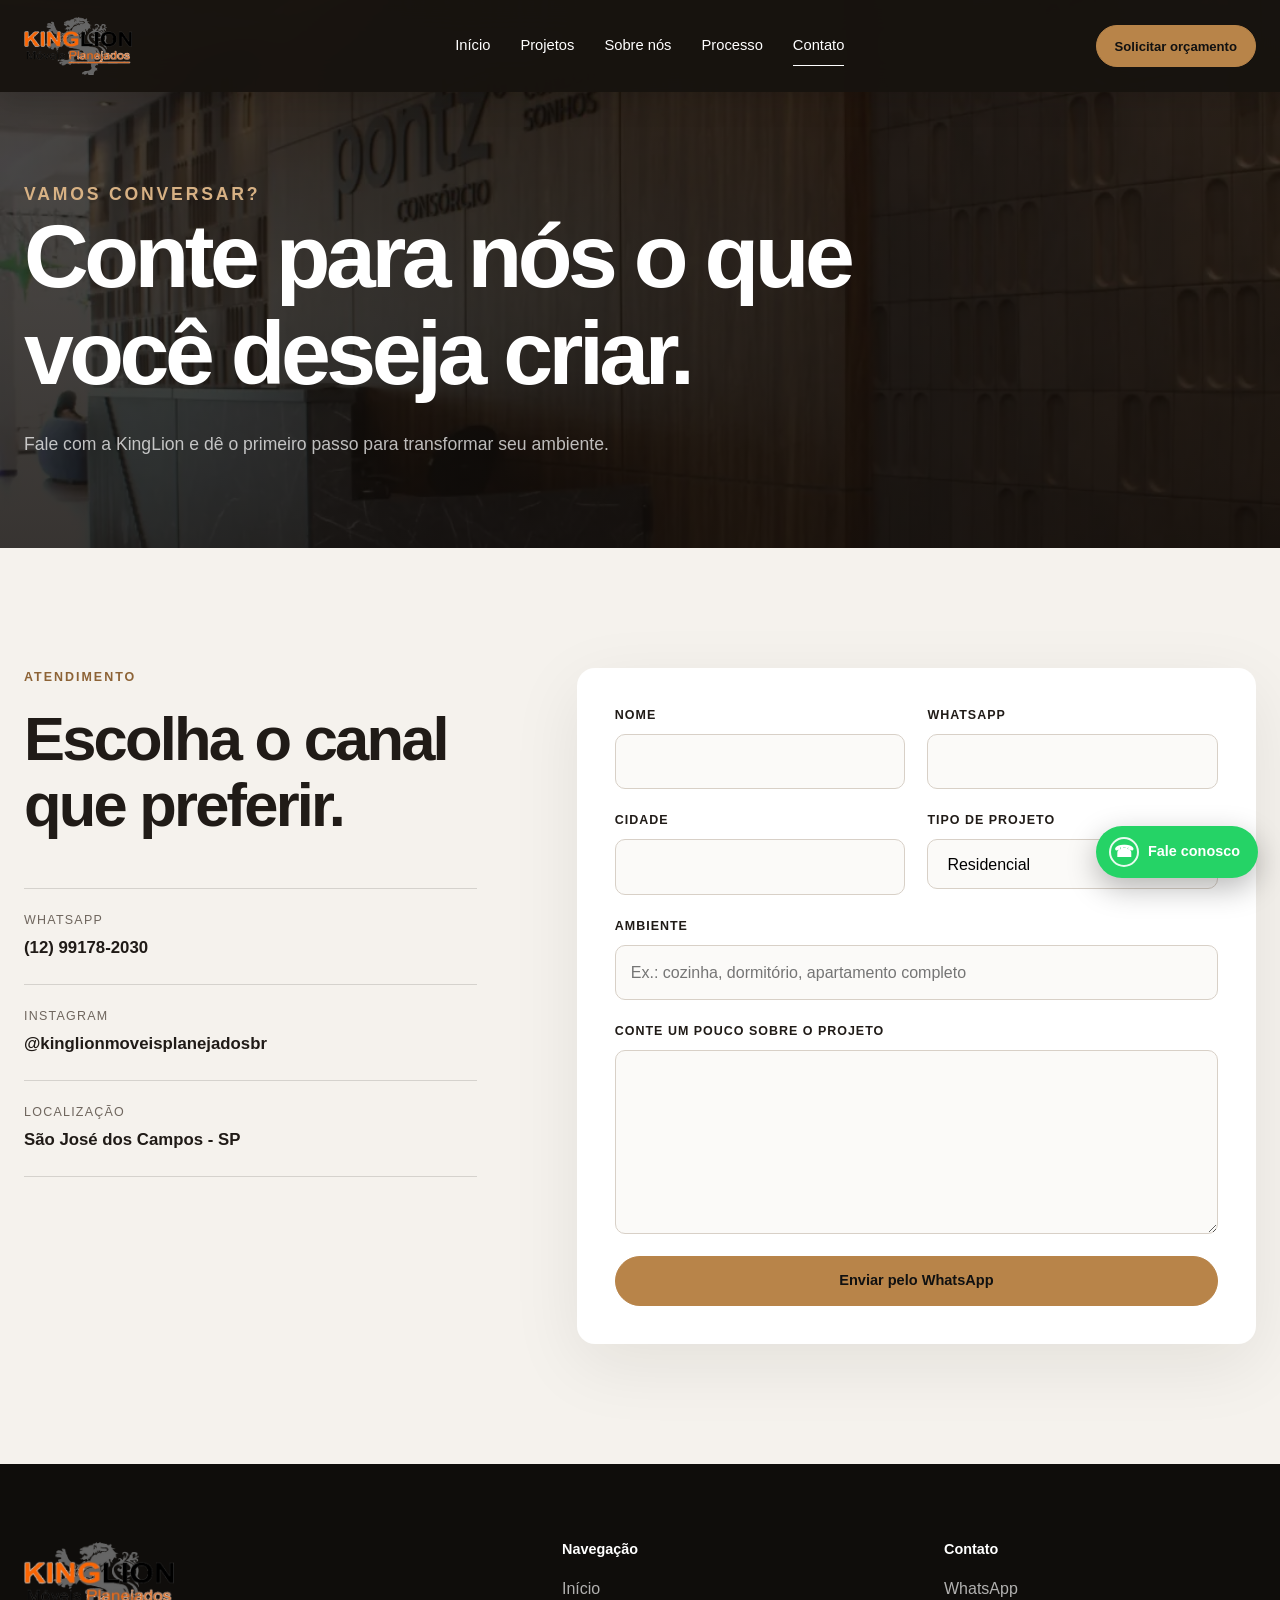
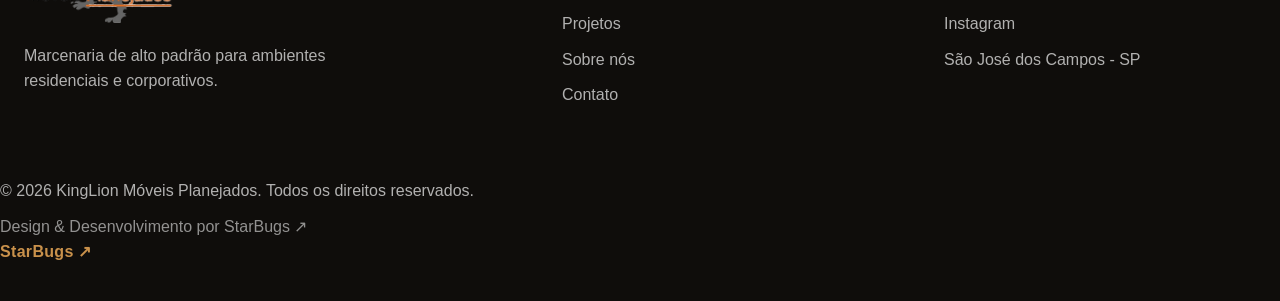
==== contato.html @ aaa8b4be "Add files via upload" ====
<!DOCTYPE html>
<html lang="pt-BR">
<head>
  <meta charset="UTF-8">
  <meta name="viewport" content="width=device-width, initial-scale=1.0">
  <title>Contato | KingLion Móveis Planejados</title>
  <meta name="description" content="Solicite seu projeto de móveis planejados com a KingLion.">
  <meta name="theme-color" content="#17130f">

  <link rel="stylesheet" href="css/global.css">
  <link rel="stylesheet" href="css/contato.css">
</head>
<body>

  <header class="site-header solid" id="siteHeader">
    <div class="container header-inner">
      <a class="brand" href="index.html">
        <img src="assets/images/logos/logo.png" alt="KingLion Móveis Planejados">
      </a>

      <button class="menu-toggle" id="menuToggle" aria-label="Abrir menu" aria-expanded="false">
        <span></span><span></span>
      </button>

      <nav class="main-nav" id="mainNav">
        <a href="index.html">Início</a>
        <a href="projetos.html">Projetos</a>
        <a href="sobre.html">Sobre nós</a>
        <a href="index.html#processo">Processo</a>
        <a class="active" href="contato.html">Contato</a>
      </nav>

      <a class="btn btn-small header-cta"
         href="https://wa.me/5512981214048"
         target="_blank"
         rel="noopener">
        Solicitar orçamento
      </a>
    </div>
  </header>

  <main>
    <section class="page-hero contact-hero">
      <div class="container reveal">
        <p class="eyebrow light">Vamos conversar?</p>
        <h1>Conte para nós o que você deseja criar.</h1>
        <p>Fale com a KingLion e dê o primeiro passo para transformar seu ambiente.</p>
      </div>
    </section>

    <section class="section contact-section">
      <div class="container contact-grid">
        <div class="contact-info reveal">
          <p class="eyebrow">Atendimento</p>
          <h2 class="section-title">Escolha o canal que preferir.</h2>

          <div class="contact-list">
            <a href="https://wa.me/5512981214048" target="_blank" rel="noopener">
              <span>WhatsApp</span>
              <strong>(12) 99178-2030</strong>
            </a>

            <a href="https://www.instagram.com/kinglionmoveisplanejadosbr/" target="_blank" rel="noopener">
              <span>Instagram</span>
              <strong>@kinglionmoveisplanejadosbr</strong>
            </a>

            <div>
              <span>Localização</span>
              <strong>São José dos Campos - SP</strong>
            </div>
          </div>
        </div>

        <!-- ======================================================
             FORMULÁRIO

             Como o GitHub Pages é estático, este formulário NÃO
             envia sozinho para um servidor.

             Nesta versão, o JavaScript transforma os campos em
             uma mensagem e abre o WhatsApp.

             Você pode alterar os campos abaixo normalmente.
        ======================================================= -->
        <form class="contact-form reveal" id="whatsappForm">
          <div class="field">
            <label for="nome">Nome</label>
            <input id="nome" name="nome" type="text" required>
          </div>

          <div class="field">
            <label for="telefone">WhatsApp</label>
            <input id="telefone" name="telefone" type="tel" required>
          </div>

          <div class="field">
            <label for="cidade">Cidade</label>
            <input id="cidade" name="cidade" type="text">
          </div>

          <div class="field">
            <label for="tipo">Tipo de projeto</label>
            <select id="tipo" name="tipo">
              <option value="Residencial">Residencial</option>
              <option value="Corporativo">Corporativo</option>
              <option value="Apartamento completo">Apartamento completo</option>
              <option value="Outro">Outro</option>
            </select>
          </div>

          <div class="field field-full">
            <label for="ambiente">Ambiente</label>
            <input id="ambiente" name="ambiente" type="text" placeholder="Ex.: cozinha, dormitório, apartamento completo">
          </div>

          <div class="field field-full">
            <label for="mensagem">Conte um pouco sobre o projeto</label>
            <textarea id="mensagem" name="mensagem" rows="6"></textarea>
          </div>

          <button class="btn field-full" type="submit">Enviar pelo WhatsApp</button>
        </form>
      </div>
    </section>
  </main>

  <footer class="site-footer">
    <div class="container footer-grid">
      <div class="footer-brand">
        <img src="assets/images/logos/logo.png" alt="KingLion Móveis Planejados">
        <p>Marcenaria de alto padrão para ambientes residenciais e corporativos.</p>
      </div>
      <div>
        <h3>Navegação</h3>
        <a href="index.html">Início</a>
        <a href="projetos.html">Projetos</a>
        <a href="sobre.html">Sobre nós</a>
        <a href="contato.html">Contato</a>
      </div>
      <div>
        <h3>Contato</h3>
        <a href="https://wa.me/5512981214048" target="_blank" rel="noopener">WhatsApp</a>
        <a href="https://www.instagram.com/kinglionmoveisplanejadosbr/" target="_blank" rel="noopener">Instagram</a>
        <span>São José dos Campos - SP</span>
      </div>
    </div>
    <div class="footer-credits">
    <span>© 2026 KingLion Móveis Planejados. Todos os direitos reservados.</span>

    <span class="developer-credit">
        Design & Desenvolvimento por StarBugs ↗
        <a
            href="https://sohgottes.github.io/new_portifolio/"
            target="_blank"
            rel="noopener noreferrer"
            aria-label="Conheça o portfólio da StarBugs"
        >
            StarBugs ↗
        </a>
    </span>
</div>
  </footer>

  <script src="js/main.js"></script>

  
  <!-- WHATSAPP FLUTUANTE — número centralizado em js/main.js -->
  <a class="whatsapp-float"
     href="https://wa.me/5512981214048?text=Ol%C3%A1%21%20Vim%20pelo%20site%20da%20KingLion%20e%20gostaria%20de%20mais%20informa%C3%A7%C3%B5es."
     target="_blank" rel="noopener" aria-label="Falar com a KingLion pelo WhatsApp">
    <span class="whatsapp-icon" aria-hidden="true">☎</span>
    <span class="whatsapp-label">Fale conosco</span>
  </a>
<script>
    /*
      ===========================================================
      FORMULÁRIO -> WHATSAPP

      ALTERE apenas WHATSAPP_NUMBER caso o número mude.
      Formato:
      código do país + DDD + número
      SEM espaços, traços ou parênteses.
    ===========================================================
    */
    const WHATSAPP_NUMBER = "5512981214048";

    document.getElementById("whatsappForm").addEventListener("submit", function(event) {
      event.preventDefault();

      const nome = document.getElementById("nome").value.trim();
      const telefone = document.getElementById("telefone").value.trim();
      const cidade = document.getElementById("cidade").value.trim();
      const tipo = document.getElementById("tipo").value;
      const ambiente = document.getElementById("ambiente").value.trim();
      const mensagem = document.getElementById("mensagem").value.trim();

      const texto =
`Olá, KingLion! Gostaria de falar sobre um projeto.

Nome: ${nome}
WhatsApp: ${telefone}
Cidade: ${cidade || "Não informado"}
Tipo: ${tipo}
Ambiente: ${ambiente || "Não informado"}

Mensagem:
${mensagem || "Gostaria de receber mais informações."}`;

      const url = `https://wa.me/${WHATSAPP_NUMBER}?text=${encodeURIComponent(texto)}`;
      window.open(url, "_blank", "noopener");
    });
  </script>
</body>
</html>
---- css/global.css ----
/* ==========================================================
   KINGLION - CSS GLOBAL
   ----------------------------------------------------------
   Este arquivo controla:
   - cores
   - fontes
   - largura do conteúdo
   - menu
   - botões
   - títulos
   - rodapé
   - animações básicas
   - comportamento no celular

   Se quiser mudar a identidade visual do site inteiro,
   comece pelas variáveis em :root.
========================================================== */

:root {
  /* ===== CORES PRINCIPAIS ===== */
  --color-bg: #f5f2ed;
  --color-bg-soft: #ece6de;
  --color-dark: #17130f;
  --color-dark-2: #221c17;
  --color-text: #201b17;
  --color-text-soft: #6f665e;
  --color-white: #ffffff;

  /* Cor de destaque / dourado quente */
  --color-accent: #b88449;
  --color-accent-dark: #8d6336;

  /* Linhas e bordas */
  --color-line: rgba(32, 27, 23, 0.15);

  /* ===== LAYOUT ===== */
  --container: 1240px;
  --header-height: 92px;

  /* ===== BORDAS ===== */
  --radius-sm: 10px;
  --radius-md: 18px;
  --radius-lg: 30px;

  /* ===== TRANSIÇÕES ===== */
  --transition: 220ms ease;
}

/* RESET */
*,
*::before,
*::after {
  box-sizing: border-box;
}

html {
  scroll-behavior: smooth;
}

body {
  margin: 0;
  background: var(--color-bg);
  color: var(--color-text);
  font-family: Arial, Helvetica, sans-serif;
  line-height: 1.6;
  -webkit-font-smoothing: antialiased;
}

body.menu-open {
  overflow: hidden;
}

img {
  max-width: 100%;
  display: block;
}

a {
  color: inherit;
}

button,
input,
textarea,
select {
  font: inherit;
}

button {
  cursor: pointer;
}

.container {
  width: min(calc(100% - 48px), var(--container));
  margin-inline: auto;
}

/* ==========================================================
   TIPOGRAFIA
========================================================== */

h1,
h2,
h3,
p {
  margin-top: 0;
}

h1,
h2,
h3 {
  line-height: 1.08;
}

h1 {
  font-size: clamp(3rem, 7vw, 6.5rem);
  letter-spacing: -0.05em;
}

.section-title {
  max-width: 820px;
  margin-bottom: 0;
  font-size: clamp(2.3rem, 4.8vw, 4.8rem);
  letter-spacing: -0.045em;
}

.section-title.light {
  color: var(--color-white);
}

.eyebrow {
  margin-bottom: 18px;
  color: var(--color-accent-dark);
  font-size: 0.78rem;
  font-weight: 700;
  letter-spacing: 0.16em;
  text-transform: uppercase;
}

.eyebrow.light {
  color: #d7b184;
}

/* ==========================================================
   HEADER
========================================================== */

.site-header {
  position: fixed;
  z-index: 1000;
  top: 0;
  left: 0;
  width: 100%;
  color: var(--color-white);
  transition:
    background var(--transition),
    box-shadow var(--transition),
    transform var(--transition);
}

.site-header.scrolled,
.site-header.solid {
  background: rgba(23, 19, 15, 0.96);
  box-shadow: 0 8px 30px rgba(0, 0, 0, 0.12);
  backdrop-filter: blur(16px);
}

.site-header.hidden {
  transform: translateY(-110%);
}

.header-inner {
  min-height: var(--header-height);
  display: grid;
  grid-template-columns: 180px 1fr auto;
  align-items: center;
  gap: 24px;
}

.brand {
  display: inline-flex;
  align-items: center;
  text-decoration: none;
}

.brand img {
  max-width: 150px;
  max-height: 58px;
  object-fit: contain;
}

.main-nav {
  display: flex;
  justify-content: center;
  align-items: center;
  gap: 30px;
}

.main-nav a {
  position: relative;
  text-decoration: none;
  font-size: 0.92rem;
}

.main-nav a::after {
  content: "";
  position: absolute;
  left: 0;
  bottom: -8px;
  width: 100%;
  height: 1px;
  background: currentColor;
  transform: scaleX(0);
  transform-origin: right;
  transition: transform var(--transition);
}

.main-nav a:hover::after,
.main-nav a.active::after {
  transform: scaleX(1);
  transform-origin: left;
}

.menu-toggle {
  display: none;
  width: 46px;
  height: 46px;
  border: 0;
  background: transparent;
}

.menu-toggle span {
  display: block;
  width: 24px;
  height: 2px;
  margin: 6px auto;
  background: var(--color-white);
  transition: var(--transition);
}

/* ==========================================================
   BOTÕES
========================================================== */

.btn {
  min-height: 50px;
  display: inline-flex;
  align-items: center;
  justify-content: center;
  padding: 0 24px;
  border: 1px solid var(--color-accent);
  border-radius: 999px;
  background: var(--color-accent);
  color: #111;
  text-decoration: none;
  font-size: 0.91rem;
  font-weight: 700;
  transition:
    transform var(--transition),
    background var(--transition),
    border-color var(--transition);
}

.btn:hover {
  transform: translateY(-2px);
  background: #c99a65;
  border-color: #c99a65;
}

.btn-small {
  min-height: 42px;
  padding-inline: 18px;
  font-size: 0.82rem;
}

.btn-outline-light {
  border-color: rgba(255, 255, 255, 0.55);
  background: transparent;
  color: var(--color-white);
}

.btn-outline-light:hover {
  border-color: var(--color-white);
  background: var(--color-white);
  color: #111;
}

.text-link {
  display: inline-block;
  color: var(--color-text);
  text-decoration: none;
  font-weight: 700;
  border-bottom: 1px solid currentColor;
  padding-bottom: 3px;
}

/* ==========================================================
   SEÇÕES
========================================================== */

.section {
  padding: 120px 0;
}

.section-light {
  background: var(--color-bg);
}

.section-soft {
  background: var(--color-bg-soft);
}

.section-dark {
  background: var(--color-dark);
  color: rgba(255, 255, 255, 0.75);
}

.section-heading {
  margin-bottom: 60px;
  display: flex;
  align-items: end;
  justify-content: space-between;
  gap: 40px;
}

.page-hero {
  min-height: 68vh;
  display: flex;
  align-items: end;
  padding: 180px 0 90px;
  background: var(--color-dark);
  color: var(--color-white);
}

.page-hero h1 {
  max-width: 950px;
  margin-bottom: 28px;
}

.page-hero p {
  max-width: 700px;
  margin-bottom: 0;
  color: rgba(255, 255, 255, 0.72);
  font-size: 1.1rem;
}

/* ==========================================================
   FOOTER
========================================================== */

.site-footer {
  padding: 78px 0 26px;
  background: #0f0d0b;
  color: rgba(255, 255, 255, 0.68);
}

.footer-grid {
  display: grid;
  grid-template-columns: 1.5fr 1fr 1fr;
  gap: 70px;
  padding-bottom: 60px;
}

.footer-brand img {
  max-width: 150px;
  margin-bottom: 20px;
}

.footer-brand p {
  max-width: 360px;
}

.site-footer h3 {
  margin-bottom: 18px;
  color: var(--color-white);
  font-size: 0.9rem;
}

.site-footer a,
.site-footer span {
  display: block;
  width: fit-content;
  margin-bottom: 10px;
  text-decoration: none;
}

.site-footer a:hover {
  color: var(--color-white);
}

.footer-bottom {
  padding-top: 24px;
  display: flex;
  justify-content: space-between;
  gap: 20px;
  border-top: 1px solid rgba(255, 255, 255, 0.12);
  font-size: 0.8rem;
}

.footer-bottom p {
  margin: 0;
}

/* ==========================================================
   ANIMAÇÃO DE ENTRADA
========================================================== */

.reveal {
  opacity: 0;
  transform: translateY(24px);
  transition:
    opacity 700ms ease,
    transform 700ms ease;
}

.reveal.visible {
  opacity: 1;
  transform: translateY(0);
}

.mobile-only {
  display: none;
}

/* ==========================================================
   RESPONSIVO
========================================================== */

@media (max-width: 980px) {
  :root {
    --header-height: 78px;
  }

  .container {
    width: min(calc(100% - 32px), var(--container));
  }

  .header-inner {
    grid-template-columns: 1fr auto;
  }

  .header-cta {
    display: none;
  }

  .menu-toggle {
    display: block;
    justify-self: end;
  }

  .main-nav {
    position: fixed;
    inset: var(--header-height) 0 auto 0;
    min-height: calc(100vh - var(--header-height));
    padding: 48px 24px;
    display: flex;
    flex-direction: column;
    align-items: flex-start;
    justify-content: flex-start;
    gap: 26px;
    background: var(--color-dark);
    transform: translateX(100%);
    transition: transform 300ms ease;
  }

  .main-nav.open {
    transform: translateX(0);
  }

  .main-nav a {
    font-size: 1.5rem;
  }

  .section {
    padding: 84px 0;
  }

  .footer-grid {
    grid-template-columns: 1fr 1fr;
  }
}

@media (max-width: 680px) {
  h1 {
    font-size: clamp(2.8rem, 13vw, 4.4rem);
  }

  .section-title {
    font-size: clamp(2.1rem, 10vw, 3.5rem);
  }

  .page-hero {
    min-height: 58vh;
    padding-bottom: 64px;
  }

  .section-heading {
    margin-bottom: 38px;
  }

  .footer-grid {
    grid-template-columns: 1fr;
    gap: 34px;
  }

  .footer-bottom {
    flex-direction: column;
  }

  .desktop-only {
    display: none;
  }

  .mobile-only {
    display: inline-block;
    margin-top: 28px;
  }
}

@media (prefers-reduced-motion: reduce) {
  html {
    scroll-behavior: auto;
  }

  *,
  *::before,
  *::after {
    transition-duration: 0.01ms !important;
    animation-duration: 0.01ms !important;
  }

  .reveal {
    opacity: 1;
    transform: none;
  }
}


/* ==========================================================
   WHATSAPP FLUTUANTE
   Fica visível durante toda a navegação, inclusive no celular.
========================================================== */
.whatsapp-float {
  position: fixed; right: 22px; bottom: 22px; z-index: 9999;
  display: flex; align-items: center; gap: 9px;
  min-height: 52px; padding: 0 18px 0 13px;
  border-radius: 999px; background: #25D366; color: #fff !important;
  text-decoration: none; font-weight: 800; font-size: .9rem;
  box-shadow: 0 10px 30px rgba(0,0,0,.28);
  transition: transform .2s ease, box-shadow .2s ease;
}
.whatsapp-float:hover { transform: translateY(-3px); box-shadow: 0 14px 34px rgba(0,0,0,.34); }
.whatsapp-icon {
  display: grid; place-items: center; width: 30px; height: 30px;
  border: 2px solid rgba(255,255,255,.9); border-radius: 50%;
  font-size: 16px; line-height: 1;
}
@media (max-width: 680px) {
  .whatsapp-float { right: 14px; bottom: 14px; width: 54px; height: 54px; min-height: 54px; padding: 0; justify-content: center; }
  .whatsapp-label { display: none; }
}


/* ==========================================================
   CRÉDITO DE DESENVOLVIMENTO - STARBUGS
   ========================================================== */

.developer-credit {
    color: rgba(255, 255, 255, 0.55);
}

.developer-credit a {
    color: #c9914b;
    text-decoration: none;
    font-weight: 700;
    letter-spacing: 0.02em;
    transition:
        color 0.2s ease,
        opacity 0.2s ease;
}

.developer-credit a:hover {
    color: #ffffff;
}

.developer-credit a:focus-visible {
    outline: 2px solid #c9914b;
    outline-offset: 4px;
    border-radius: 3px;
}
---- css/contato.css ----
/* ==========================================================
   CONTATO
========================================================== */

.contact-hero {
  min-height: 60vh;
  background:
    linear-gradient(rgba(17,13,10,.72), rgba(17,13,10,.84)),
    url("../assets/images/home/cta.webp")
    center center / cover no-repeat;
}

.contact-section {
  background: var(--color-bg);
}

.contact-grid {
  display: grid;
  grid-template-columns: .8fr 1.2fr;
  gap: 100px;
}

.contact-list {
  margin-top: 50px;
  border-top: 1px solid var(--color-line);
}

.contact-list a,
.contact-list > div {
  padding: 22px 0;
  display: flex;
  flex-direction: column;
  border-bottom: 1px solid var(--color-line);
  text-decoration: none;
}

.contact-list span {
  color: var(--color-text-soft);
  font-size: .78rem;
  text-transform: uppercase;
  letter-spacing: .1em;
}

.contact-list strong {
  margin-top: 4px;
  font-size: 1.05rem;
}

/* FORMULÁRIO */
.contact-form {
  display: grid;
  grid-template-columns: 1fr 1fr;
  gap: 22px;
  padding: 38px;
  border-radius: var(--radius-md);
  background: white;
  box-shadow: 0 20px 70px rgba(25,20,15,.08);
}

.field {
  display: flex;
  flex-direction: column;
  gap: 8px;
}

.field-full {
  grid-column: 1 / -1;
}

.field label {
  font-size: .78rem;
  font-weight: 700;
  text-transform: uppercase;
  letter-spacing: .08em;
}

.field input,
.field textarea,
.field select {
  width: 100%;
  border: 1px solid #d8d0c7;
  border-radius: 10px;
  background: #fbfaf8;
  padding: 14px 15px;
  outline: none;
}

.field input,
.field select {
  min-height: 50px;
}

.field input:focus,
.field textarea:focus,
.field select:focus {
  border-color: var(--color-accent);
}

@media (max-width: 850px) {
  .contact-grid {
    grid-template-columns: 1fr;
    gap: 50px;
  }
}

@media (max-width: 600px) {
  .contact-form {
    grid-template-columns: 1fr;
    padding: 24px;
  }

  .field-full {
    grid-column: auto;
  }
}
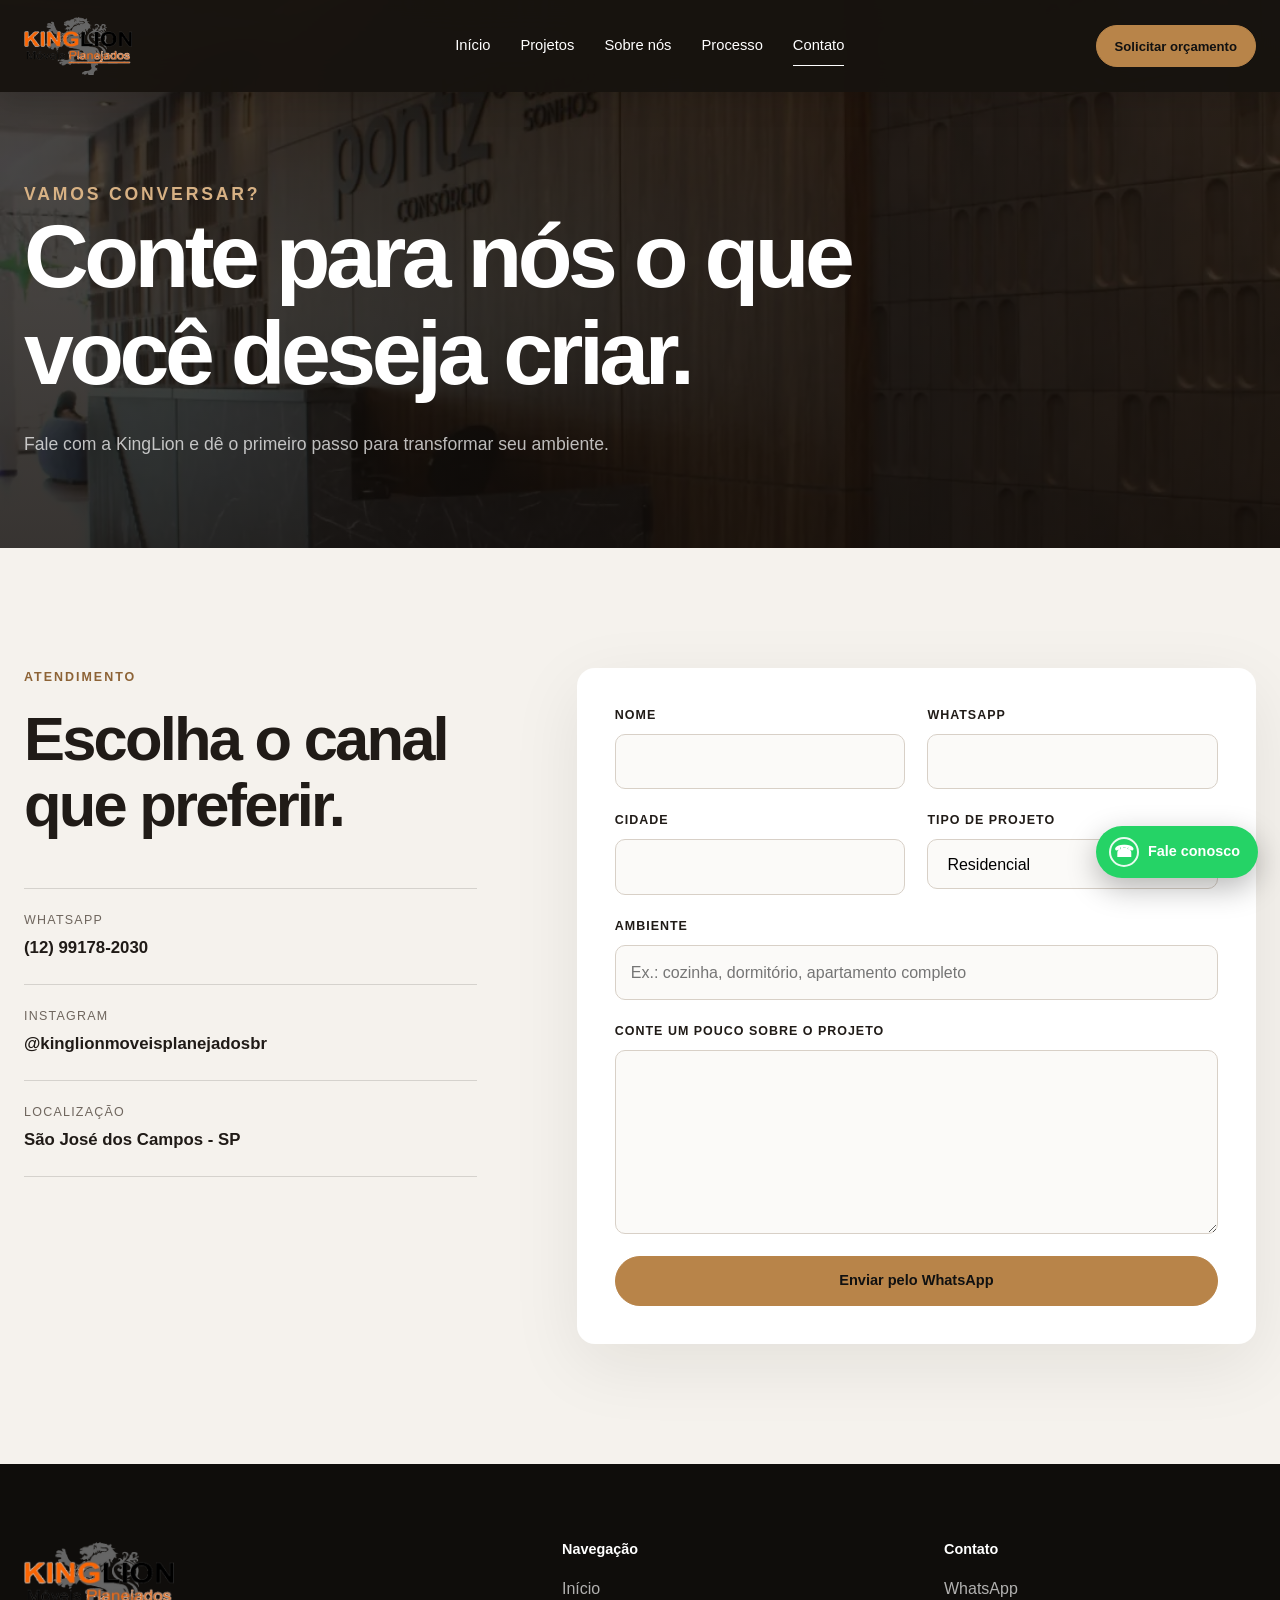
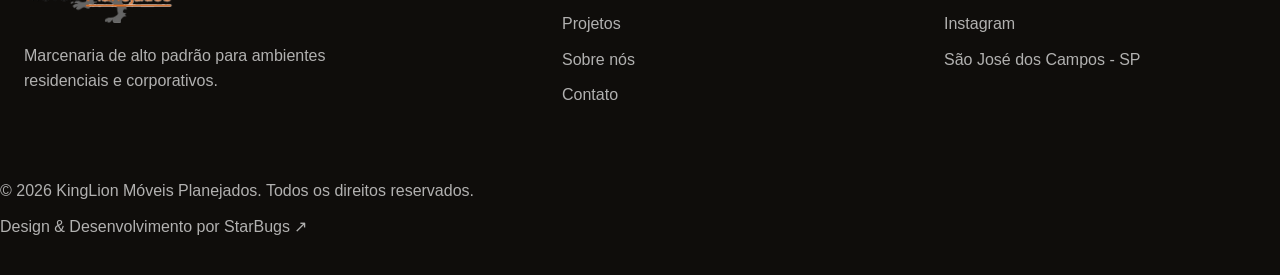
==== commit 4aa5eb4f: "Remove link to StarBugs portfolio" ====
--- a/contato.html
+++ b/contato.html
@@ -155,8 +155,6 @@
             target="_blank"
             rel="noopener noreferrer"
             aria-label="Conheça o portfólio da StarBugs"
-        >
-            StarBugs ↗
         </a>
     </span>
 </div>
--- a/css/global.css
+++ b/css/global.css
@@ -562,29 +562,54 @@
 
 
 /* ==========================================================
-   CRÉDITO DE DESENVOLVIMENTO - STARBUGS
+   RODAPÉ INFERIOR + CRÉDITO STARBUGS
    ========================================================== */
 
-.developer-credit {
+.footer-bottom {
+    width: 100%;
+    max-width: 1200px;
+    margin: 40px auto 0;
+    padding: 24px 20px 30px;
+
+    border-top: 1px solid rgba(255, 255, 255, 0.10);
+
+    display: flex;
+    flex-direction: column;
+    align-items: center;
+    justify-content: center;
+
+    text-align: center;
+    gap: 8px;
+}
+
+.footer-bottom p {
+    margin: 0;
     color: rgba(255, 255, 255, 0.55);
-}
-
-.developer-credit a {
+    font-size: 13px;
+    line-height: 1.6;
+}
+
+/* Crédito do desenvolvedor */
+.footer-bottom .developer-credit {
+    color: rgba(255, 255, 255, 0.45);
+    font-size: 12px;
+}
+
+.footer-bottom .developer-credit a {
     color: #c9914b;
     text-decoration: none;
     font-weight: 700;
-    letter-spacing: 0.02em;
-    transition:
-        color 0.2s ease,
-        opacity 0.2s ease;
-}
-
-.developer-credit a:hover {
+    transition: color 0.2s ease, opacity 0.2s ease;
+}
+
+.footer-bottom .developer-credit a:hover {
     color: #ffffff;
 }
 
-.developer-credit a:focus-visible {
-    outline: 2px solid #c9914b;
-    outline-offset: 4px;
-    border-radius: 3px;
-}+/* Celular */
+@media (max-width: 768px) {
+    .footer-bottom {
+        margin-top: 30px;
+        padding: 20px 16px 90px;
+    }
+}
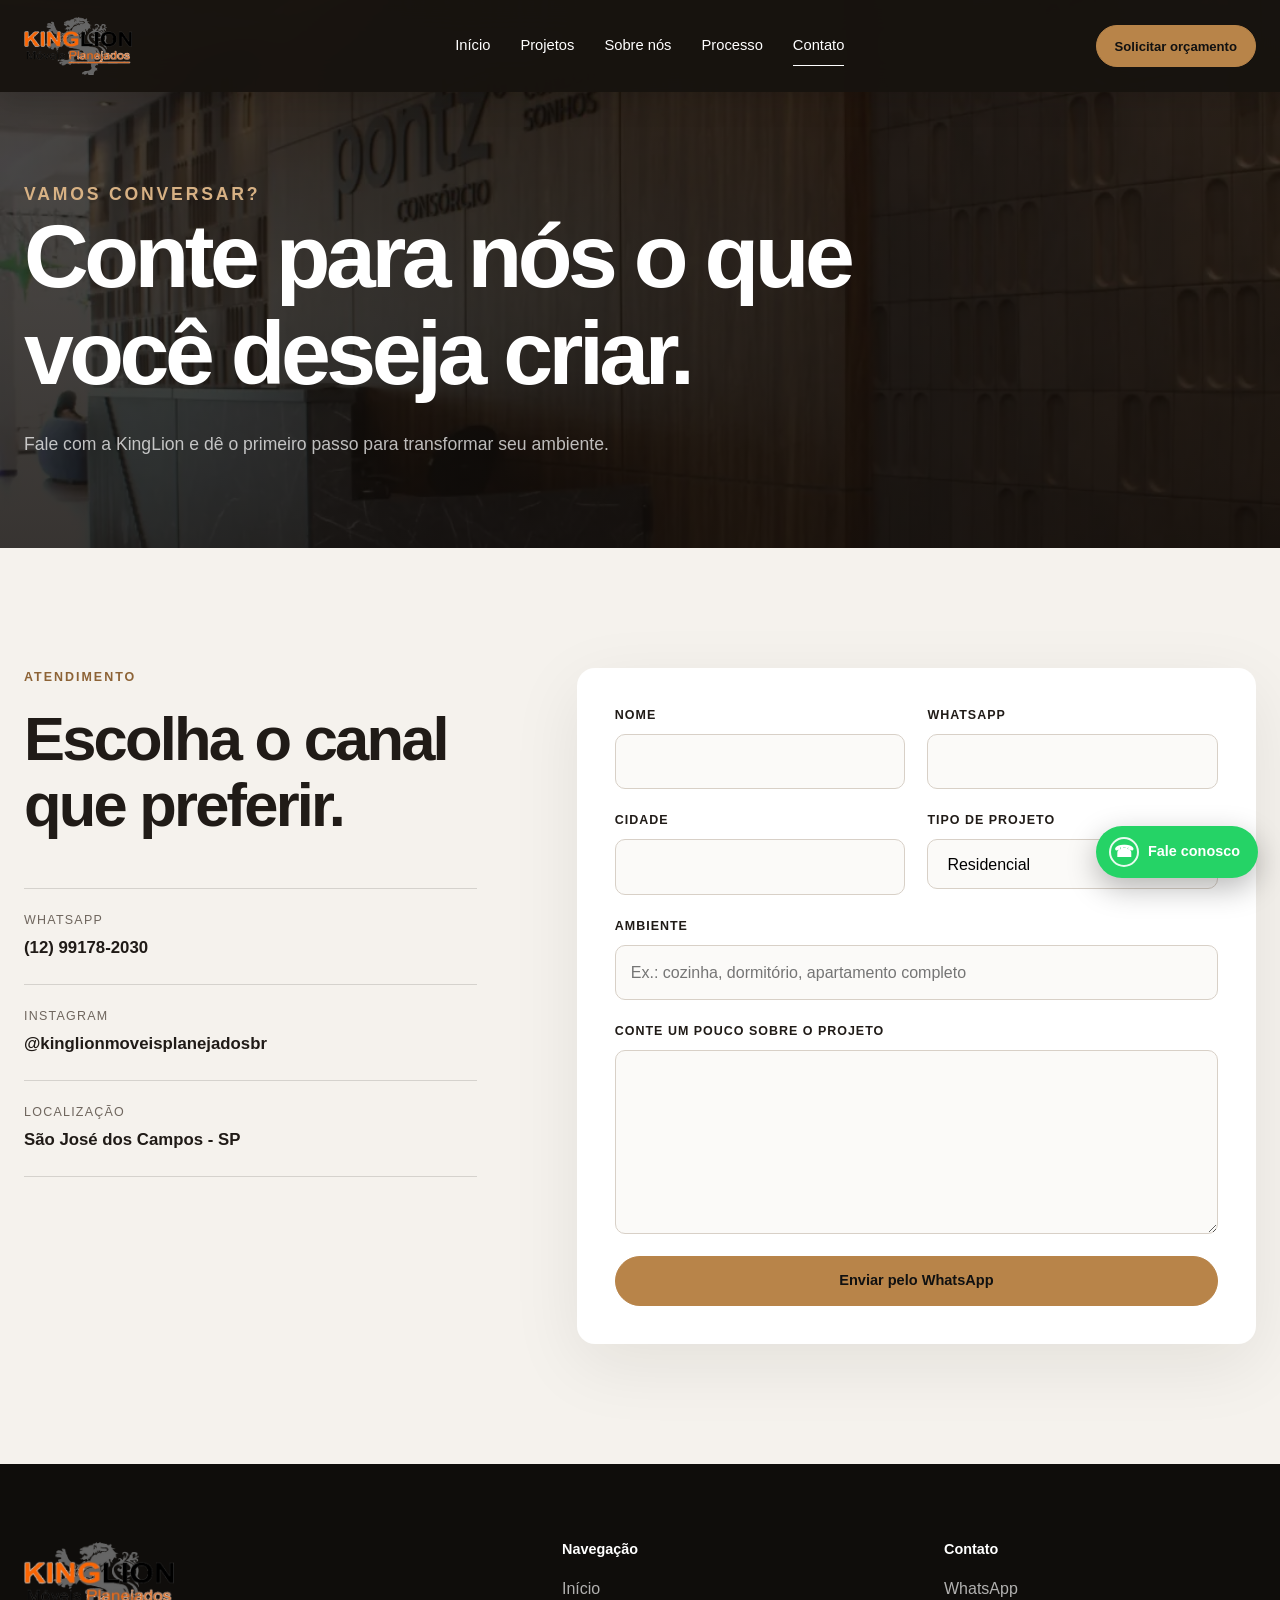
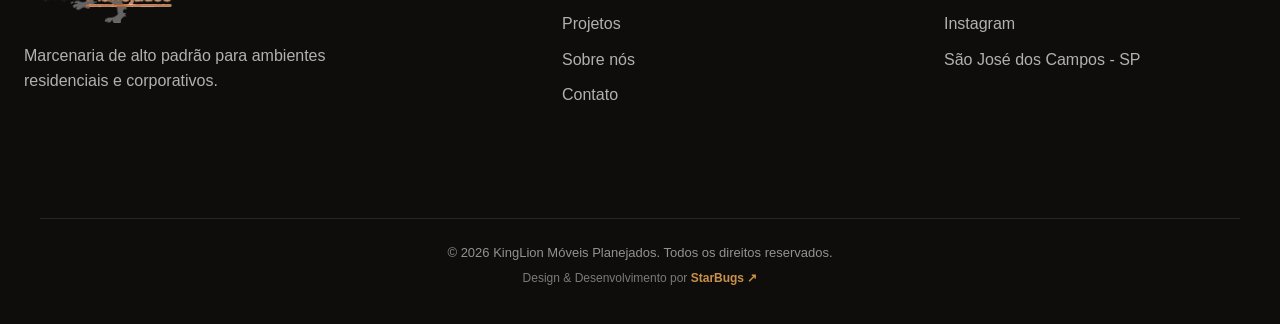
==== commit cba40e71: "Update footer credits and developer information" ====
--- a/contato.html
+++ b/contato.html
@@ -145,18 +145,24 @@
         <span>São José dos Campos - SP</span>
       </div>
     </div>
-    <div class="footer-credits">
-    <span>© 2026 KingLion Móveis Planejados. Todos os direitos reservados.</span>
-
-    <span class="developer-credit">
-        Design & Desenvolvimento por StarBugs ↗
+<div class="footer-bottom">
+
+    <p>
+        © 2026 KingLion Móveis Planejados. Todos os direitos reservados.
+    </p>
+
+    <p class="developer-credit">
+        Design & Desenvolvimento por
         <a
             href="https://sohgottes.github.io/new_portifolio/"
             target="_blank"
             rel="noopener noreferrer"
             aria-label="Conheça o portfólio da StarBugs"
+        >
+            StarBugs ↗
         </a>
-    </span>
+    </p>
+
 </div>
   </footer>
 
--- a/css/global.css
+++ b/css/global.css
@@ -388,19 +388,79 @@
   color: var(--color-white);
 }
 
-.footer-bottom {
-  padding-top: 24px;
+/* ==========================================================
+   PARTE INFERIOR DO RODAPÉ
+   COPYRIGHT + CRÉDITO STARBUGS
+========================================================== */
+
+.site-footer .footer-bottom {
+  width: min(calc(100% - 48px), 1200px);
+  margin: 40px auto 0;
+  padding: 24px 0 10px;
+
+  border-top: 1px solid rgba(255, 255, 255, 0.10);
+
   display: flex;
-  justify-content: space-between;
-  gap: 20px;
-  border-top: 1px solid rgba(255, 255, 255, 0.12);
-  font-size: 0.8rem;
-}
-
-.footer-bottom p {
+  flex-direction: column;
+  align-items: center;
+  justify-content: center;
+
+  text-align: center;
+  gap: 5px;
+}
+
+.site-footer .footer-bottom p {
+  width: 100%;
   margin: 0;
-}
-
+
+  text-align: center;
+  color: rgba(255, 255, 255, 0.55);
+
+  font-size: 13px;
+  line-height: 1.6;
+}
+
+/* IMPORTANTE:
+   desfaz o display:block aplicado globalmente aos spans do footer */
+.site-footer .footer-bottom span {
+  display: inline;
+  width: auto;
+  margin: 0;
+}
+
+/* Crédito StarBugs */
+.site-footer .footer-bottom .developer-credit {
+  text-align: center;
+  color: rgba(255, 255, 255, 0.45);
+  font-size: 12px;
+}
+
+/* IMPORTANTE:
+   desfaz o display:block dos links do footer */
+.site-footer .footer-bottom .developer-credit a {
+  display: inline;
+  width: auto;
+  margin: 0;
+
+  color: #c9914b;
+  text-decoration: none;
+  font-weight: 700;
+
+  transition: color 0.2s ease;
+}
+
+.site-footer .footer-bottom .developer-credit a:hover {
+  color: #ffffff;
+}
+
+/* CELULAR */
+@media (max-width: 768px) {
+  .site-footer .footer-bottom {
+    width: calc(100% - 32px);
+    margin-top: 30px;
+    padding: 20px 0 90px;
+  }
+}
 /* ==========================================================
    ANIMAÇÃO DE ENTRADA
 ========================================================== */
@@ -561,55 +621,3 @@
 }
 
 
-/* ==========================================================
-   RODAPÉ INFERIOR + CRÉDITO STARBUGS
-   ========================================================== */
-
-.footer-bottom {
-    width: 100%;
-    max-width: 1200px;
-    margin: 40px auto 0;
-    padding: 24px 20px 30px;
-
-    border-top: 1px solid rgba(255, 255, 255, 0.10);
-
-    display: flex;
-    flex-direction: column;
-    align-items: center;
-    justify-content: center;
-
-    text-align: center;
-    gap: 8px;
-}
-
-.footer-bottom p {
-    margin: 0;
-    color: rgba(255, 255, 255, 0.55);
-    font-size: 13px;
-    line-height: 1.6;
-}
-
-/* Crédito do desenvolvedor */
-.footer-bottom .developer-credit {
-    color: rgba(255, 255, 255, 0.45);
-    font-size: 12px;
-}
-
-.footer-bottom .developer-credit a {
-    color: #c9914b;
-    text-decoration: none;
-    font-weight: 700;
-    transition: color 0.2s ease, opacity 0.2s ease;
-}
-
-.footer-bottom .developer-credit a:hover {
-    color: #ffffff;
-}
-
-/* Celular */
-@media (max-width: 768px) {
-    .footer-bottom {
-        margin-top: 30px;
-        padding: 20px 16px 90px;
-    }
-}
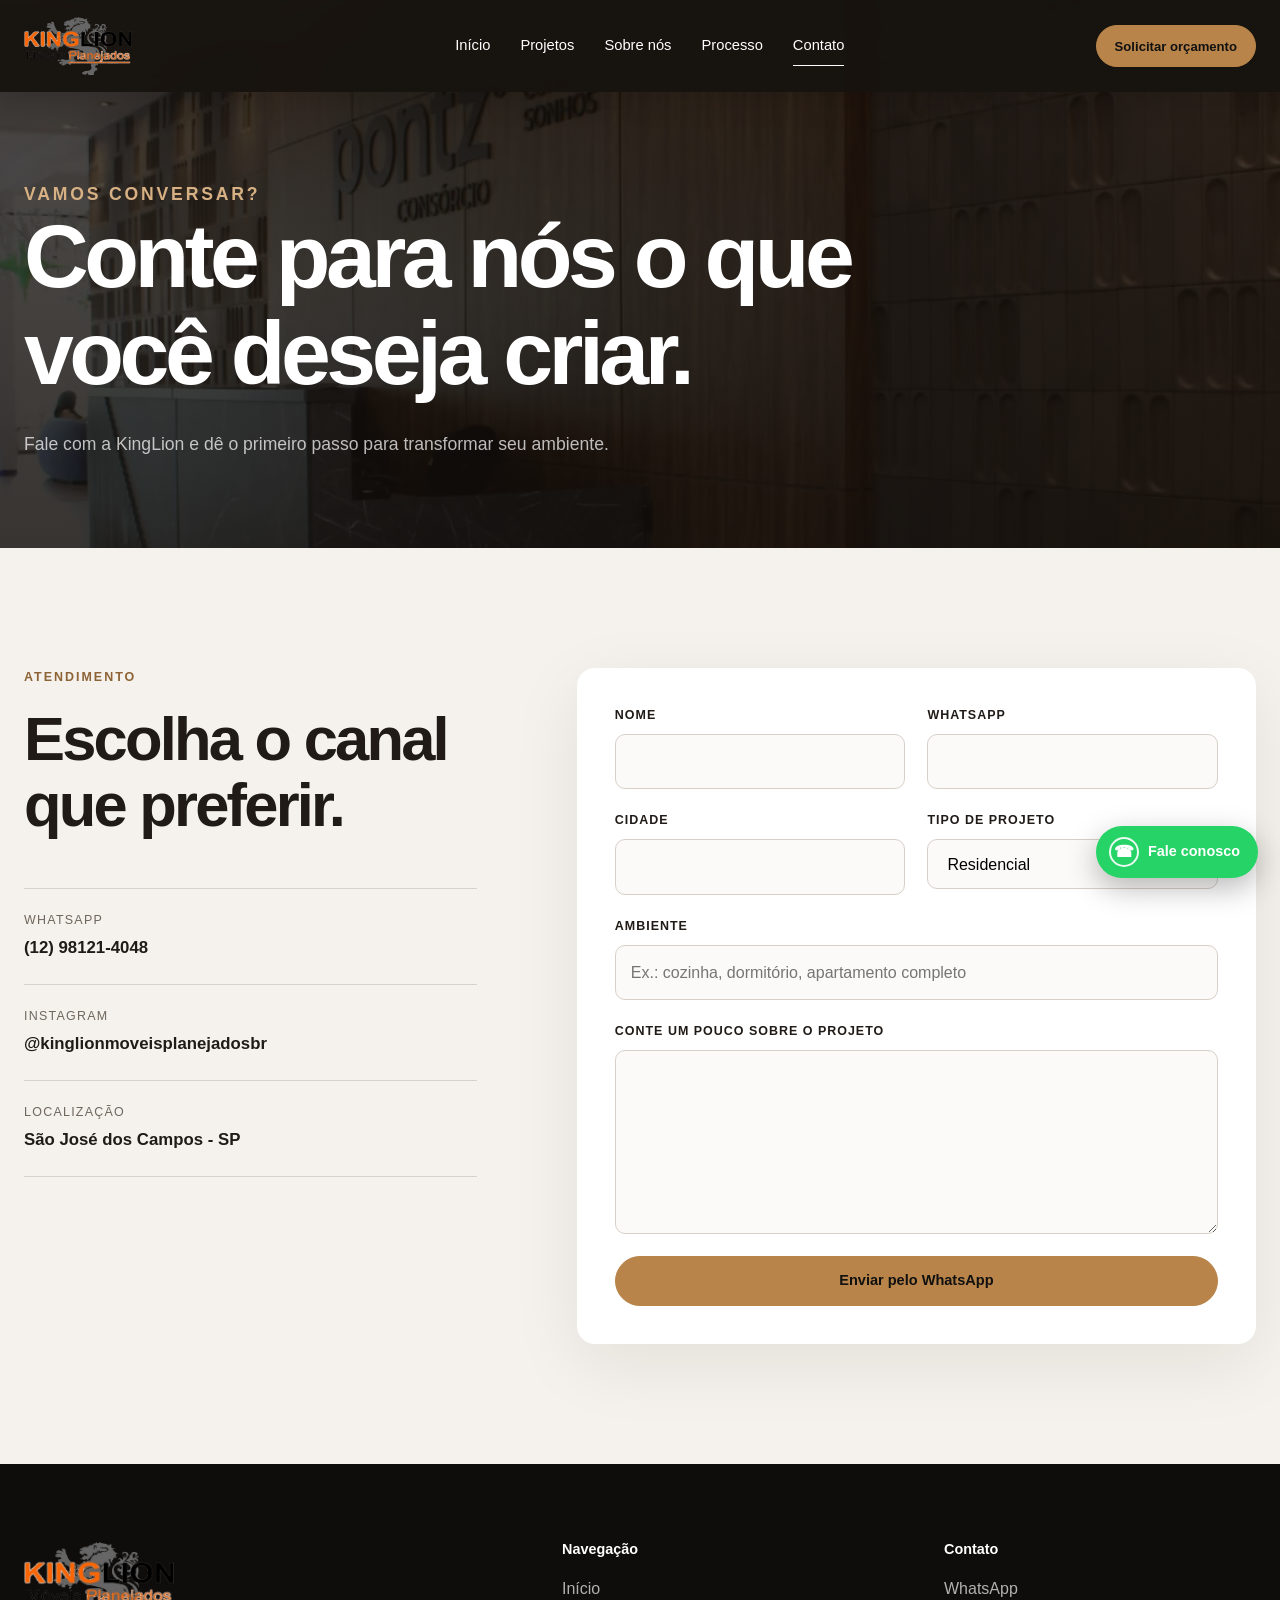
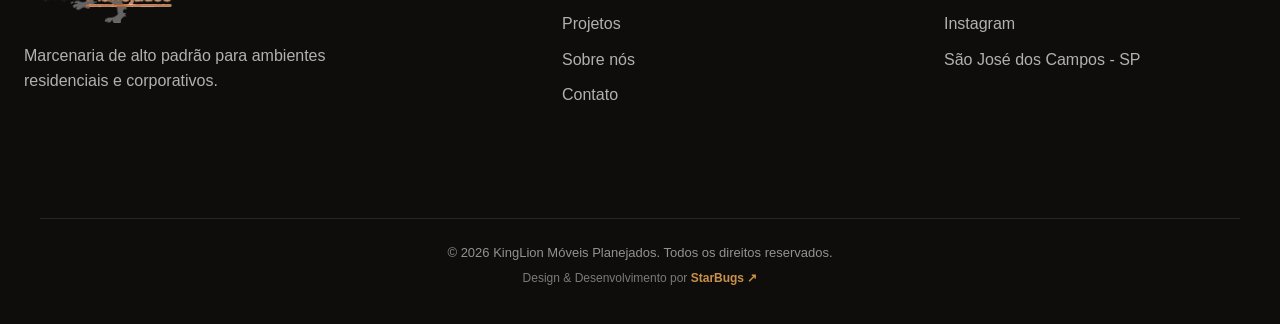
==== commit 9977acd8: "Update WhatsApp contact number in contato.html" ====
--- a/contato.html
+++ b/contato.html
@@ -57,7 +57,7 @@
           <div class="contact-list">
             <a href="https://wa.me/5512981214048" target="_blank" rel="noopener">
               <span>WhatsApp</span>
-              <strong>(12) 99178-2030</strong>
+              <strong>(12) 98121-4048</strong>
             </a>
 
             <a href="https://www.instagram.com/kinglionmoveisplanejadosbr/" target="_blank" rel="noopener">
@@ -104,7 +104,7 @@
             <select id="tipo" name="tipo">
               <option value="Residencial">Residencial</option>
               <option value="Corporativo">Corporativo</option>
-              <option value="Apartamento completo">Apartamento completo</option>
+              <option value="Projetos Arquitetônico">Projetos Arquitetônico</option>
               <option value="Outro">Outro</option>
             </select>
           </div>
